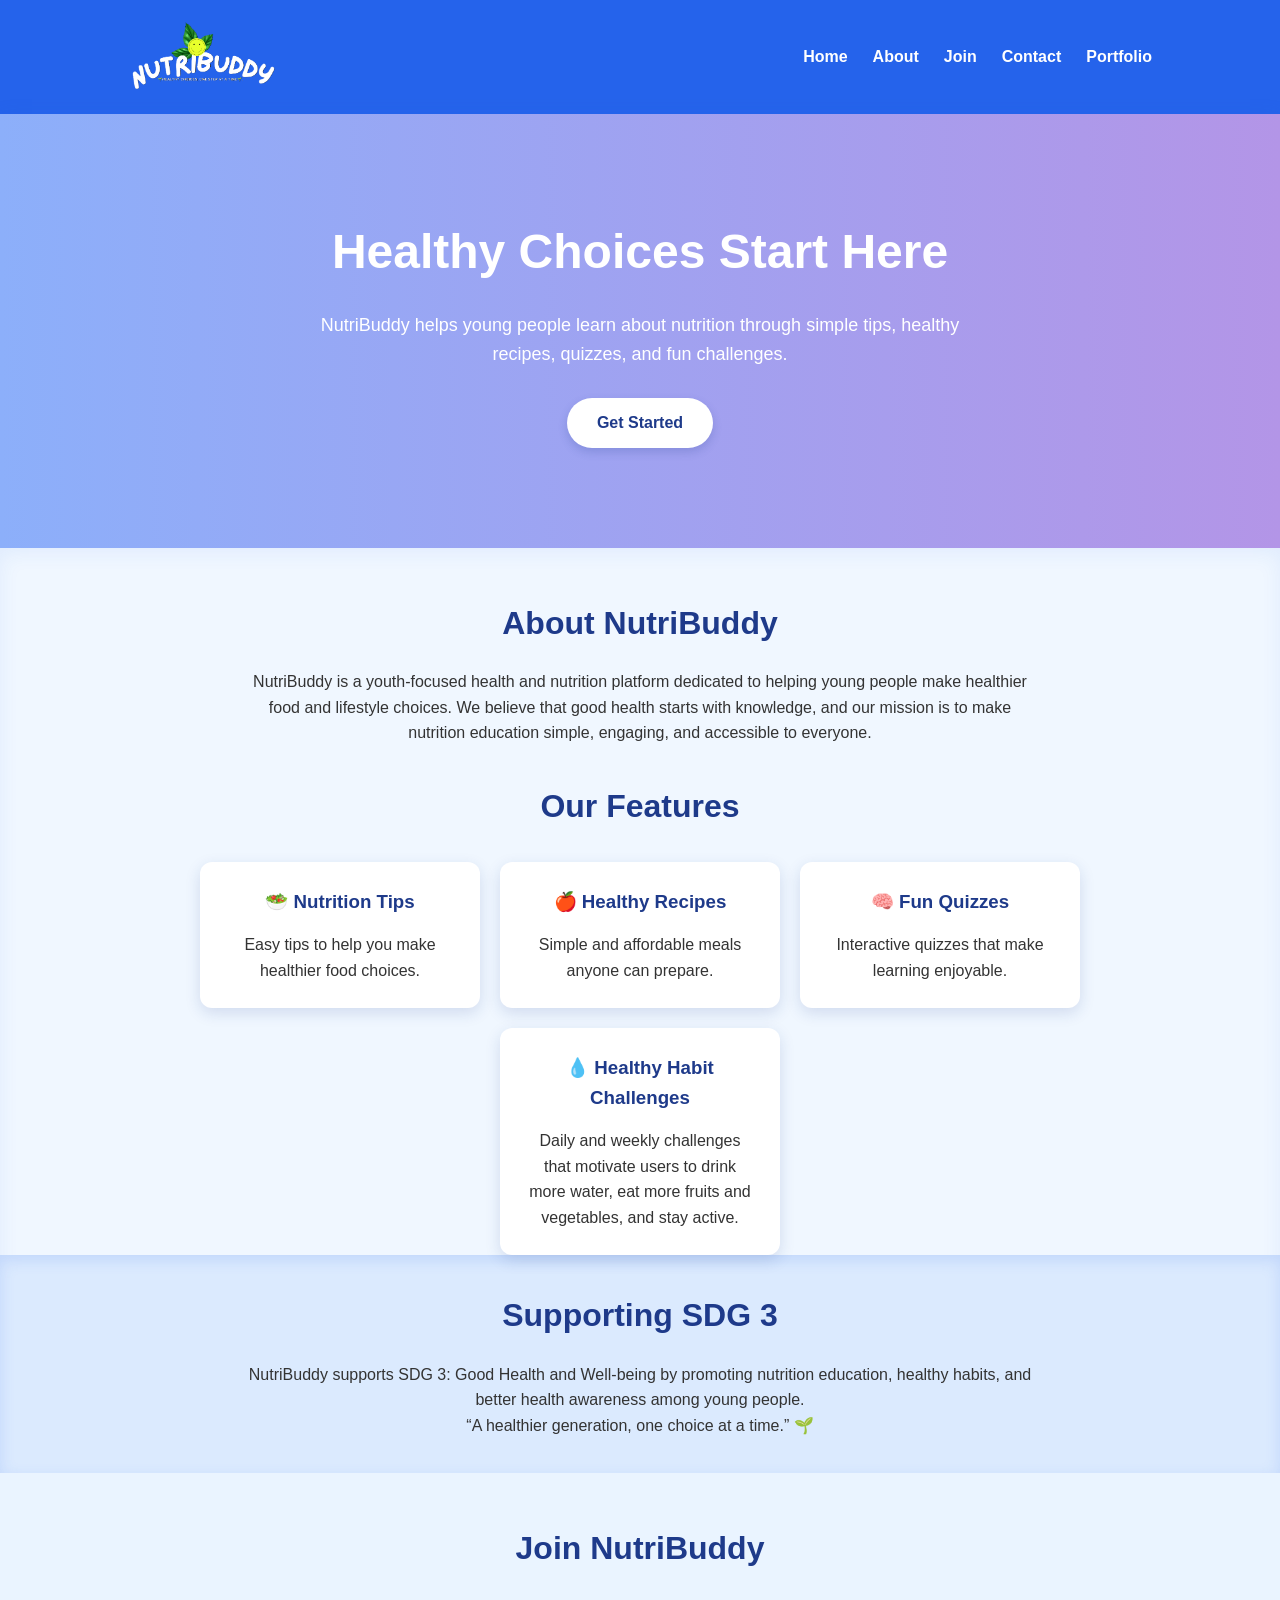
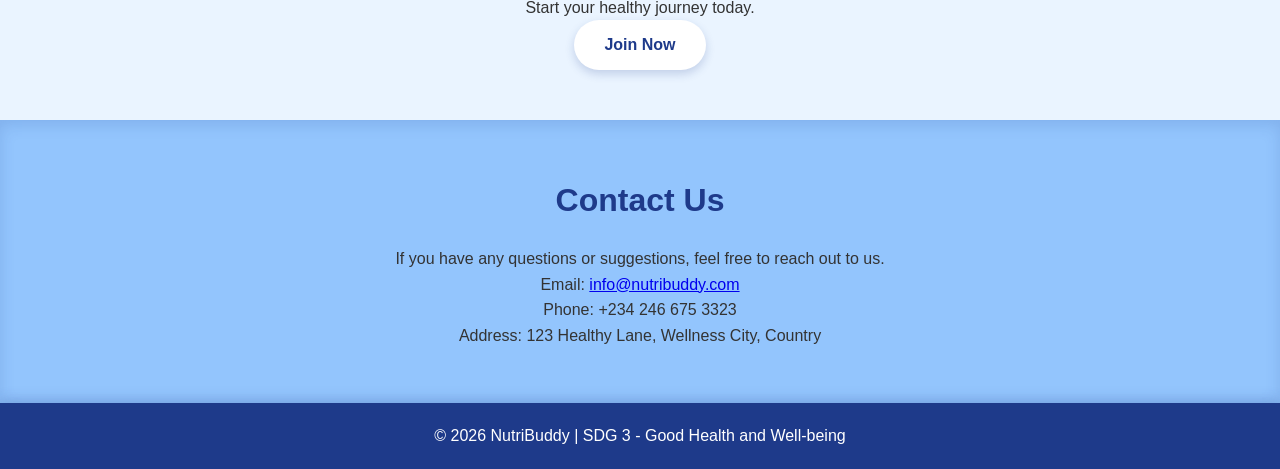
==== index.html @ f0a3bbde "Add files via upload" ====
<!DOCTYPE html>
<html lang="en">
<head>
    <meta charset="UTF-8">
    <meta name="viewport" content="width=device-width, initial-scale=1.0">
    <title>NutriBuddy</title>
    <link rel="stylesheet" href="style.css">
</head>
<body>
<header>
    <nav>
        <img src="nutribuddy-logo.png" alt="NutriBuddy Logo" class="logo">

        <ul>
            <li><a href="#home">Home</a></li>
            <li><a href="#about">About</a></li>
            <li><a href="#Join">Join</a></li>
            <li><a href="#contact">Contact</a></li>
            <li><a href="Portfolio.html">Portfolio</a></li>
        </ul>
    </nav>
</header>

<main>
<section id="home" class="hero">

    <div class="hero-text">

        <h1>Healthy Choices Start Here</h1>

        <p>
            NutriBuddy helps young people learn about nutrition through
            simple tips, healthy recipes, quizzes, and fun challenges.
        </p>

        <a href="#" class="btn">Get Started</a>

    </div>

</section>
<section id="about">

    <h2>About NutriBuddy</h2>

    <p>
        NutriBuddy is a youth-focused health and nutrition platform dedicated to helping young people make healthier food and lifestyle choices. We believe that good health starts with knowledge, and our mission is to make nutrition education simple, engaging, and accessible to everyone.
    </p>

<h2>Our Features</h2>

    <div class="features">

        <div class="card">
            <h3>🥗 Nutrition Tips</h3>
            <p>Easy tips to help you make healthier food choices.</p>
        </div>

        <div class="card">
            <h3>🍎 Healthy Recipes</h3>
            <p>Simple and affordable meals anyone can prepare.</p>
        </div>

        <div class="card">
            <h3>🧠 Fun Quizzes</h3>
            <p>Interactive quizzes that make learning enjoyable.</p>
        </div>

        <div class="card">
            <h3>💧 Healthy Habit Challenges</h3>
            <p>Daily and weekly challenges that motivate users to drink more water, eat more fruits and vegetables, and stay active.</p>
        </div>
    </div>
    <section class="sdg">
<h2>Supporting SDG 3</h2>

    <p>
        NutriBuddy supports SDG 3: Good Health and Well-being by promoting nutrition education, healthy habits, and better health awareness among young people.
        <p>“A healthier generation, one choice at a time.” 🌱</p>
    </p>
    </section>
</section>

<section id="Join">

    <h2>Join NutriBuddy</h2>
    <p>Start your healthy journey today.</p>
   <p><a href="#" class="btn">Join Now</a></p>

</section>
<section id="contact">
    
    <h2>Contact Us</h2>
 <p>If you have any questions or suggestions, feel free to reach out to us.
    <br>
    Email: <a href="mailto:info@nutribuddy.com">info@nutribuddy.com</a>
    <br>
    Phone: +234 246 675 3323
    <br>
    Address: 123 Healthy Lane, Wellness City, Country
 </p>
</section> 

</main>

<footer>

    <p>© 2026 NutriBuddy | SDG 3 - Good Health and Well-being</p>

</footer>
</body>
</html>
---- style.css ----
.logo {
    width: 150px;
    height: auto;
}
* {
    margin: 0;
    padding: 0;
    box-sizing: border-box;
}

/* Body */
body {
    font-family: Arial, sans-serif;
    line-height: 1.6;
    background-color: #eaf4ff;
    color: #333;
}

/* Navigation */
nav {
    background-color: #2563eb;
    display: flex;
    justify-content: space-between;
    align-items: center;
    padding: 20px 10%;
    box-shadow: 0 4px 12px rgba(30, 58, 138, 0.25);
}

nav h2 {
    color: white;
}

nav ul {
    display: flex;
    list-style: none;
}

nav ul li {
    margin-left: 25px;
}

nav ul li a {
    color: white;
    text-decoration: none;
    font-weight: bold;
}

nav ul li a:hover {
    color: #dbeafe;
}

/* Hero Section */
.hero {
    background: linear-gradient(to right, #8caffa, #b395e7);
    color: white;
    text-align: center;
    padding: 100px 20px;
    box-shadow: 0 8px 20px rgba(37, 99, 235, 0.25);
}

.hero h1 {
    font-size: 3rem;
    margin-bottom: 20px;
}

.hero p {
    max-width: 700px;
    margin: auto;
    margin-bottom: 30px;
    font-size: 18px;
}

/* Button */
.btn {
    display: inline-block;
    background: white;
    color: #1e3a8a;
    padding: 12px 30px;
    border-radius: 30px;
    text-decoration: none;
    font-weight: bold;
    box-shadow: 0 4px 10px rgba(30, 58, 138, 0.2);
}

.btn:hover {
    background: #dbeafe;
}

/* General Sections */
section {
    padding: 50px 10%;
}

section h2 {
    text-align: center;
    margin-bottom: 20px;
    color: #1e3a8a;
    font-size: 2rem;
}

section p {
    text-align: center;
    max-width: 800px;
    margin: auto;
}

/* About Section */
#about {
    background-color: #f0f7ff;
    box-shadow: inset 0 5px 20px rgba(37, 99, 235, 0.08);
    padding-bottom: 0;
}

/* Our Features Heading */
#about h2:nth-of-type(2) {
    margin-top: 35px;
}

/* Features */
.features {
    display: flex;
    gap: 20px;
    justify-content: center;
    margin-top: 30px;
    flex-wrap: wrap;
}

.card {
    background: white;
    width: 280px;
    padding: 25px;
    border-radius: 12px;
    text-align: center;
    box-shadow: 0 5px 15px rgba(30, 58, 138, 0.15);
    transition: transform 0.3s ease, box-shadow 0.3s ease;
}

.card:hover {
    transform: translateY(-5px);
    box-shadow: 0 8px 20px rgba(37, 99, 235, 0.25);
}

.card h3 {
    color: #1e3a8a;
    margin-bottom: 15px;
}

/* SDG Section */
.sdg {
    text-align: center;
    background-color: #dbeafe;
    box-shadow: inset 0 5px 15px rgba(37, 99, 235, 0.15);
    width: 100vw;
    margin-left: -10vw;
    padding: 35px 10%;
}

/* Join Section */
#join {
    background-color: #add1fc;
    box-shadow: inset 0 5px 15px rgba(30, 58, 138, 0.15);
    padding: 55px 10%;
}

#join h2 {
    color: #1e3a8a;
}

/* Contact Section */
#contact {
    text-align: center;
    background-color: #93c5fd;
    box-shadow: inset 0 5px 15px rgba(30, 58, 138, 0.15);
    padding: 55px 10%;
}

#contact h2 {
    color: #1e3a8a;
}

/* Footer */
footer {
    background-color: #1e3a8a;
    color: white;
    text-align: center;
    padding: 20px;
    box-shadow: 0 -4px 12px rgba(30, 58, 138, 0.2);
}
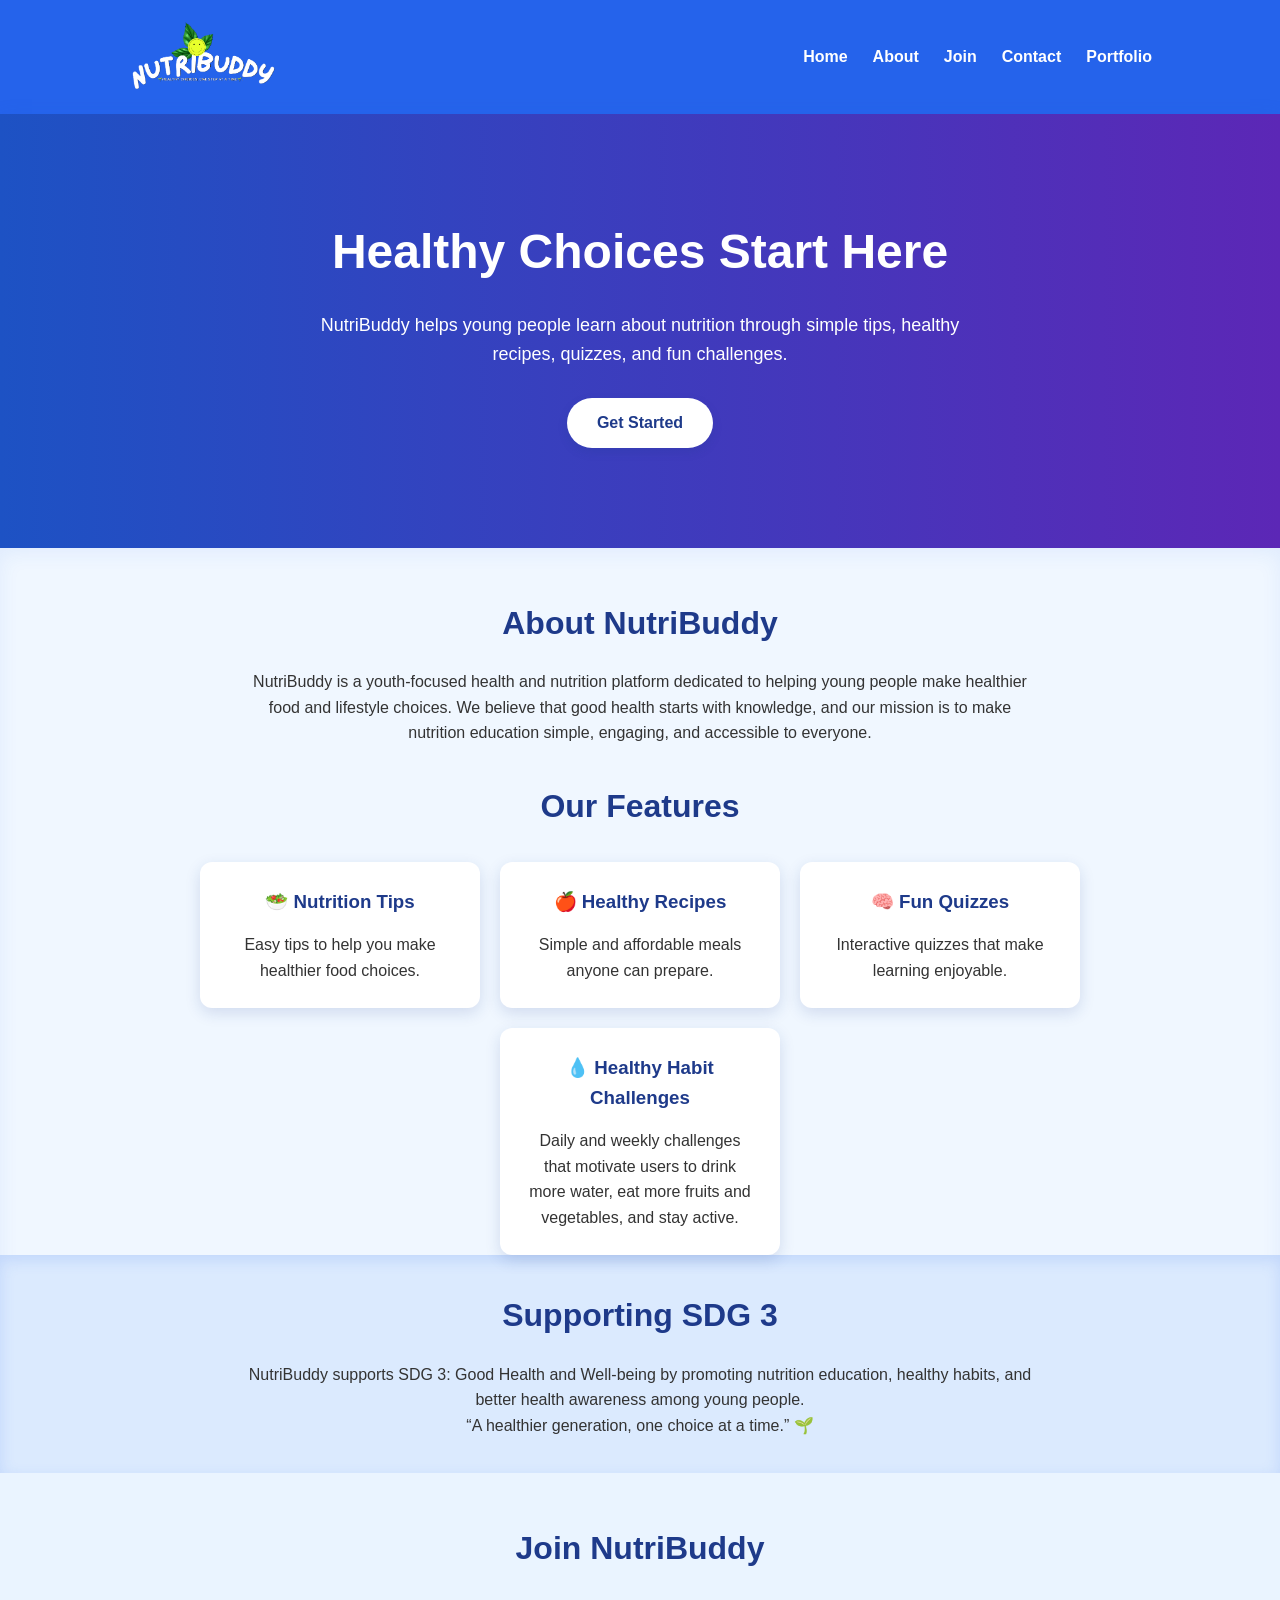
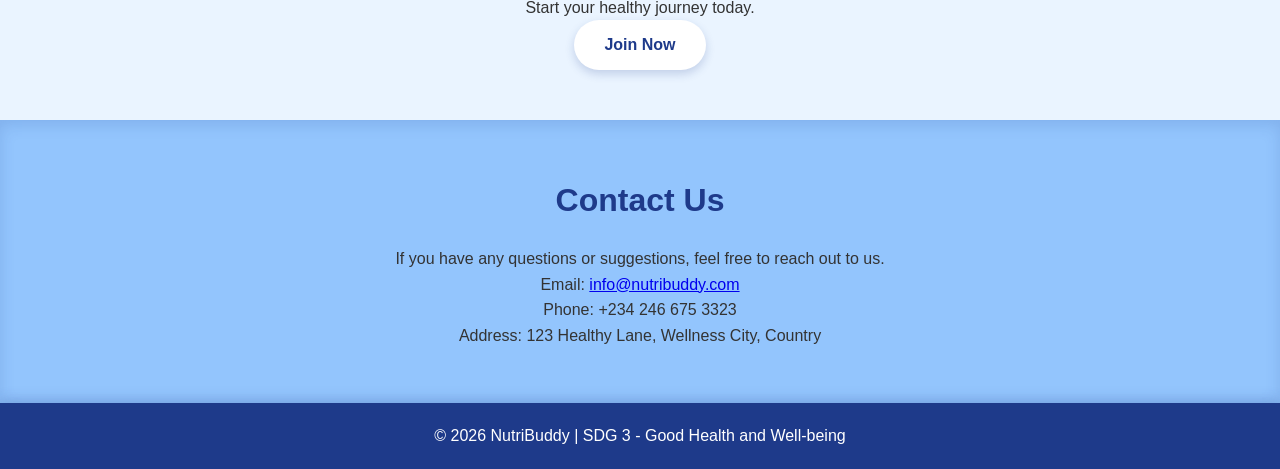
==== commit f3d7ff98: "Fix HTML entity encoding in index.html Corrected HTML entity encoding for proper rendering." ====
--- a/index.html
+++ b/index.html
@@ -108,4 +108,4 @@
 
 </footer>
 </body>
-</html>+</html>
--- a/style.css
+++ b/style.css
@@ -8,7 +8,6 @@
     box-sizing: border-box;
 }
 
-/* Body */
 body {
     font-family: Arial, sans-serif;
     line-height: 1.6;
@@ -16,7 +15,6 @@
     color: #333;
 }
 
-/* Navigation */
 nav {
     background-color: #2563eb;
     display: flex;
@@ -49,9 +47,8 @@
     color: #dbeafe;
 }
 
-/* Hero Section */
 .hero {
-    background: linear-gradient(to right, #8caffa, #b395e7);
+    background: linear-gradient(to right, #1d52c4, #5c27b6);
     color: white;
     text-align: center;
     padding: 100px 20px;
@@ -70,7 +67,6 @@
     font-size: 18px;
 }
 
-/* Button */
 .btn {
     display: inline-block;
     background: white;
@@ -86,7 +82,6 @@
     background: #dbeafe;
 }
 
-/* General Sections */
 section {
     padding: 50px 10%;
 }
@@ -104,19 +99,16 @@
     margin: auto;
 }
 
-/* About Section */
 #about {
     background-color: #f0f7ff;
     box-shadow: inset 0 5px 20px rgba(37, 99, 235, 0.08);
     padding-bottom: 0;
 }
 
-/* Our Features Heading */
 #about h2:nth-of-type(2) {
     margin-top: 35px;
 }
 
-/* Features */
 .features {
     display: flex;
     gap: 20px;
@@ -145,7 +137,6 @@
     margin-bottom: 15px;
 }
 
-/* SDG Section */
 .sdg {
     text-align: center;
     background-color: #dbeafe;
@@ -155,7 +146,6 @@
     padding: 35px 10%;
 }
 
-/* Join Section */
 #join {
     background-color: #add1fc;
     box-shadow: inset 0 5px 15px rgba(30, 58, 138, 0.15);
@@ -166,7 +156,6 @@
     color: #1e3a8a;
 }
 
-/* Contact Section */
 #contact {
     text-align: center;
     background-color: #93c5fd;
@@ -178,11 +167,10 @@
     color: #1e3a8a;
 }
 
-/* Footer */
 footer {
     background-color: #1e3a8a;
     color: white;
     text-align: center;
     padding: 20px;
     box-shadow: 0 -4px 12px rgba(30, 58, 138, 0.2);
-}+}
